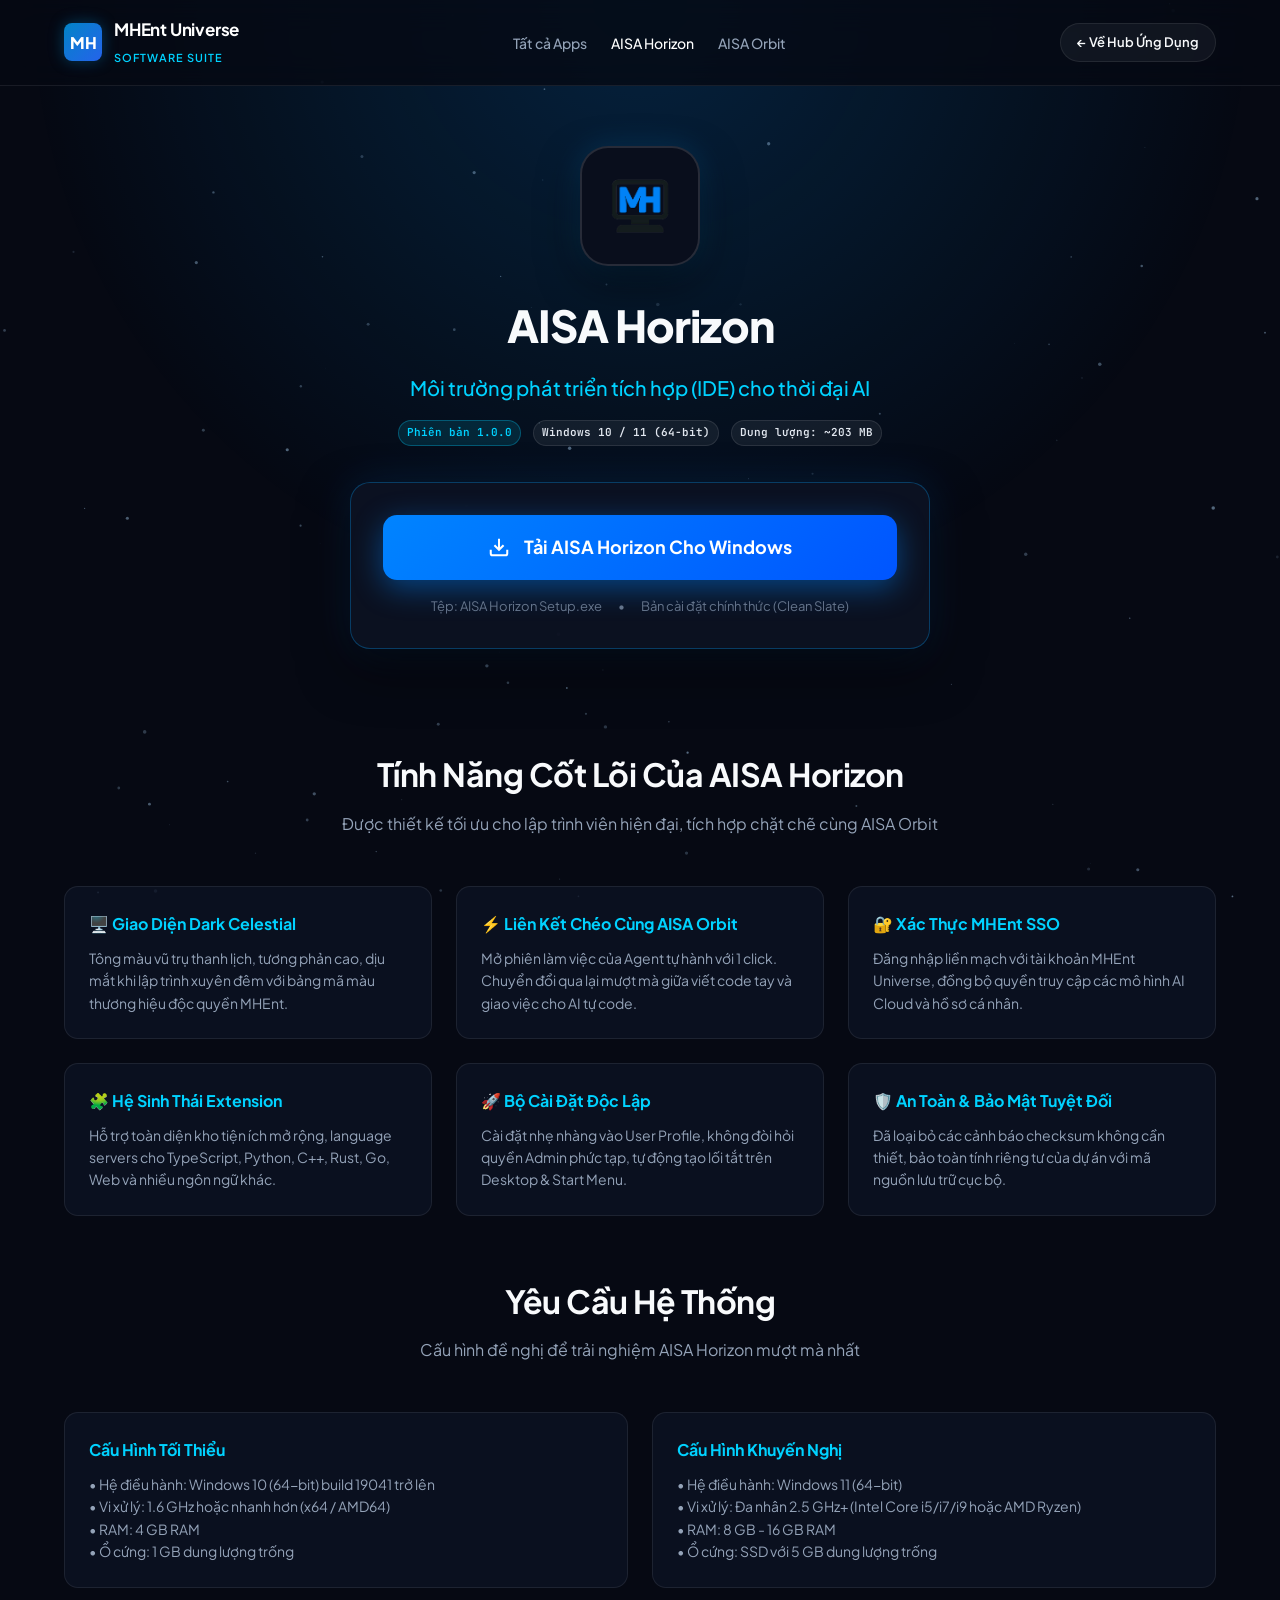
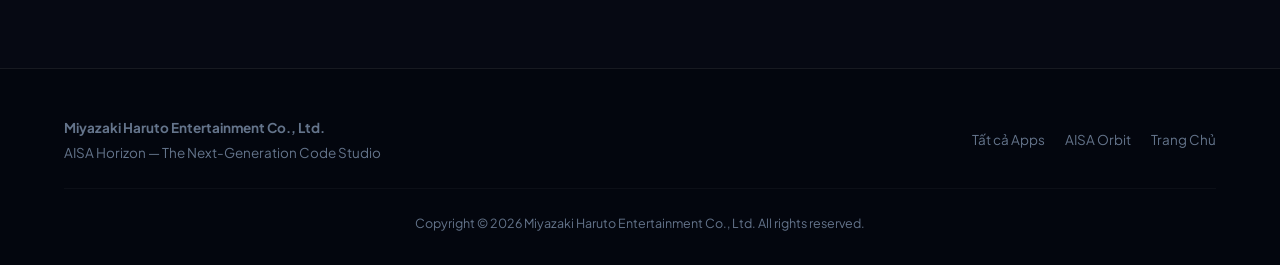
==== horizon.html @ 595464b8 "feat: initial commit for apps.mhentuniverse.com" ====
<!DOCTYPE html>
<html lang="vi">
<head>
  <meta charset="UTF-8">
  <meta name="viewport" content="width=device-width, initial-scale=1.0">
  <title>Tải Về AISA Horizon (IDE) - MHEnt Universe</title>
  <meta name="description" content="Tải về AISA Horizon - Môi trường lập trình thế hệ mới với AI tích hợp và giao diện Dark Celestial từ Miyazaki Haruto Entertainment.">
  <link rel="icon" type="image/png" href="assets/horizon_logo.png">
  <link rel="stylesheet" href="css/style.css">
</head>
<body>
  <canvas class="cosmic-canvas"></canvas>

  <!-- Navbar -->
  <header class="navbar">
    <div class="container nav-wrapper">
      <a href="/" class="brand-link">
        <div class="brand-badge-logo">MH</div>
        <div class="brand-text">
          <h1>MHEnt Universe</h1>
          <span>Software Suite</span>
        </div>
      </a>

      <nav>
        <ul class="nav-links">
          <li><a href="/">Tất cả Apps</a></li>
          <li><a href="/horizon" class="active">AISA Horizon</a></li>
          <li><a href="/orbit">AISA Orbit</a></li>
        </ul>
      </nav>

      <a href="/" class="nav-cta">
        <span>← Về Hub Ứng Dụng</span>
      </a>
    </div>
  </header>

  <main class="container">
    <section class="app-hero">
      <img src="assets/horizon_logo.png" alt="AISA Horizon Logo" class="app-hero-icon">
      <h1>AISA Horizon</h1>
      <div class="app-hero-tagline">Môi trường phát triển tích hợp (IDE) cho thời đại AI</div>
      
      <div class="app-hero-meta">
        <span class="badge badge-version">Phiên bản 1.0.0</span>
        <span class="badge badge-platform">Windows 10 / 11 (64-bit)</span>
        <span class="badge badge-platform">Dung lượng: ~203 MB</span>
      </div>

      <!-- Download Box -->
      <div class="download-box">
        <a href="https://github.com/mhentuniverse/aisa-horizon/releases/latest/download/AISA.Horizon.Setup.exe" class="download-btn-main" data-app="horizon">
          <svg width="22" height="22" viewBox="0 0 24 24" fill="none" stroke="currentColor" stroke-width="2.2"><path d="M21 15v4a2 2 0 0 1-2 2H5a2 2 0 0 1-2-2v-4"></path><polyline points="7 10 12 15 17 10"></polyline><line x1="12" y1="15" x2="12" y2="3"></line></svg>
          <span>Tải AISA Horizon Cho Windows</span>
        </a>
        <div class="download-subinfo">
          <span>Tệp: AISA Horizon Setup.exe</span>
          <span>•</span>
          <span>Bản cài đặt chính thức (Clean Slate)</span>
        </div>
      </div>
    </section>

    <!-- Detailed Highlights -->
    <section class="section-header">
      <h3>Tính Năng Cốt Lõi Của AISA Horizon</h3>
      <p>Được thiết kế tối ưu cho lập trình viên hiện đại, tích hợp chặt chẽ cùng AISA Orbit</p>
    </section>

    <div class="specs-grid">
      <div class="spec-card">
        <h4>🖥️ Giao Diện Dark Celestial</h4>
        <p>Tông màu vũ trụ thanh lịch, tương phản cao, dịu mắt khi lập trình xuyên đêm với bảng mã màu thương hiệu độc quyền MHEnt.</p>
      </div>

      <div class="spec-card">
        <h4>⚡ Liên Kết Chéo Cùng AISA Orbit</h4>
        <p>Mở phiên làm việc của Agent tự hành với 1 click. Chuyển đổi qua lại mượt mà giữa viết code tay và giao việc cho AI tự code.</p>
      </div>

      <div class="spec-card">
        <h4>🔐 Xác Thực MHEnt SSO</h4>
        <p>Đăng nhập liền mạch với tài khoản MHEnt Universe, đồng bộ quyền truy cập các mô hình AI Cloud và hồ sơ cá nhân.</p>
      </div>

      <div class="spec-card">
        <h4>🧩 Hệ Sinh Thái Extension</h4>
        <p>Hỗ trợ toàn diện kho tiện ích mở rộng, language servers cho TypeScript, Python, C++, Rust, Go, Web và nhiều ngôn ngữ khác.</p>
      </div>

      <div class="spec-card">
        <h4>🚀 Bộ Cài Đặt Độc Lập</h4>
        <p>Cài đặt nhẹ nhàng vào User Profile, không đòi hỏi quyền Admin phức tạp, tự động tạo lối tắt trên Desktop & Start Menu.</p>
      </div>

      <div class="spec-card">
        <h4>🛡️ An Toàn & Bảo Mật Tuyệt Đối</h4>
        <p>Đã loại bỏ các cảnh báo checksum không cần thiết, bảo toàn tính riêng tư của dự án với mã nguồn lưu trữ cục bộ.</p>
      </div>
    </div>

    <!-- System Requirements -->
    <section style="margin: 60px 0 20px;">
      <div class="section-header">
        <h3>Yêu Cầu Hệ Thống</h3>
        <p>Cấu hình đề nghị để trải nghiệm AISA Horizon mượt mà nhất</p>
      </div>

      <div class="specs-grid" style="grid-template-columns: repeat(2, 1fr);">
        <div class="spec-card">
          <h4>Cấu Hình Tối Thiểu</h4>
          <p>• Hệ điều hành: Windows 10 (64-bit) build 19041 trở lên<br>
          • Vi xử lý: 1.6 GHz hoặc nhanh hơn (x64 / AMD64)<br>
          • RAM: 4 GB RAM<br>
          • Ổ cứng: 1 GB dung lượng trống</p>
        </div>
        <div class="spec-card">
          <h4>Cấu Hình Khuyến Nghị</h4>
          <p>• Hệ điều hành: Windows 11 (64-bit)<br>
          • Vi xử lý: Đa nhân 2.5 GHz+ (Intel Core i5/i7/i9 hoặc AMD Ryzen)<br>
          • RAM: 8 GB - 16 GB RAM<br>
          • Ổ cứng: SSD với 5 GB dung lượng trống</p>
        </div>
      </div>
    </section>
  </main>

  <footer class="footer">
    <div class="container">
      <div class="footer-content">
        <div>
          <strong>Miyazaki Haruto Entertainment Co., Ltd.</strong>
          <p style="margin-top: 4px;">AISA Horizon — The Next-Generation Code Studio</p>
        </div>
        <ul class="footer-links">
          <li><a href="/">Tất cả Apps</a></li>
          <li><a href="/orbit">AISA Orbit</a></li>
          <li><a href="https://mhentuniverse.com" target="_blank" rel="noopener">Trang Chủ</a></li>
        </ul>
      </div>
      <div class="footer-bottom">
        Copyright © 2026 Miyazaki Haruto Entertainment Co., Ltd. All rights reserved.
      </div>
    </div>
  </footer>

  <script src="js/config.js"></script>
  <script src="js/main.js"></script>
</body>
</html>
---- css/style.css ----
/* ==========================================================================
   MHEnt Universe Apps - Celestial Cyber Theme
   Miyazaki Haruto Entertainment Co., Ltd.
   ========================================================================== */

@import url('https://fonts.googleapis.com/css2?family=Plus+Jakarta+Sans:wght@300;400;500;600;700;800&family=JetBrains+Mono:wght@400;500;600&display=swap');

:root {
  --bg-dark: #060913;
  --bg-card: rgba(13, 19, 36, 0.75);
  --bg-card-hover: rgba(18, 26, 48, 0.85);
  --border-card: rgba(255, 255, 255, 0.08);
  --border-card-hover: rgba(0, 162, 255, 0.4);
  --text-main: #f8fafc;
  --text-muted: #94a3b8;
  --text-dim: #64748b;
  --accent-cyan: #00d2ff;
  --accent-blue: #0084ff;
  --accent-purple: #8b5cf6;
  --gradient-primary: linear-gradient(135deg, #00d2ff 0%, #0077ff 50%, #8b5cf6 100%);
  --gradient-glow: radial-gradient(circle at 50% 0%, rgba(0, 150, 255, 0.18) 0%, rgba(6, 9, 19, 0) 70%);
  --radius-sm: 8px;
  --radius-md: 14px;
  --radius-lg: 20px;
  --radius-full: 9999px;
  --shadow-glow: 0 0 30px rgba(0, 140, 255, 0.25);
  --transition: all 0.25s cubic-bezier(0.16, 1, 0.3, 1);
}

* {
  margin: 0;
  padding: 0;
  box-sizing: border-box;
}

body {
  font-family: 'Plus Jakarta Sans', -apple-system, BlinkMacSystemFont, 'Segoe UI', Roboto, sans-serif;
  background-color: var(--bg-dark);
  color: var(--text-main);
  line-height: 1.6;
  overflow-x: hidden;
  position: relative;
  min-height: 100vh;
}

/* Background Atmosphere */
body::before {
  content: '';
  position: fixed;
  top: 0;
  left: 0;
  right: 0;
  height: 600px;
  background: var(--gradient-glow);
  pointer-events: none;
  z-index: 0;
}

.cosmic-canvas {
  position: fixed;
  top: 0;
  left: 0;
  width: 100%;
  height: 100%;
  pointer-events: none;
  z-index: 0;
  opacity: 0.55;
}

/* Container */
.container {
  max-width: 1200px;
  margin: 0 auto;
  padding: 0 24px;
  position: relative;
  z-index: 1;
}

/* Navigation Bar */
.navbar {
  position: sticky;
  top: 0;
  width: 100%;
  background: rgba(6, 9, 19, 0.8);
  backdrop-filter: blur(16px);
  -webkit-backdrop-filter: blur(16px);
  border-bottom: 1px solid var(--border-card);
  z-index: 100;
  padding: 16px 0;
}

.nav-wrapper {
  display: flex;
  align-items: center;
  justify-content: space-between;
}

.brand-link {
  display: flex;
  align-items: center;
  gap: 12px;
  text-decoration: none;
  color: #fff;
}

.brand-badge-logo {
  width: 38px;
  height: 38px;
  border-radius: var(--radius-sm);
  background: linear-gradient(135deg, #0284c7, #2563eb);
  display: flex;
  align-items: center;
  justify-content: center;
  font-weight: 800;
  font-size: 16px;
  color: #fff;
  letter-spacing: -0.5px;
  box-shadow: 0 0 15px rgba(2, 132, 199, 0.4);
}

.brand-text h1 {
  font-size: 17px;
  font-weight: 700;
  letter-spacing: -0.2px;
}

.brand-text span {
  font-size: 11px;
  color: var(--accent-cyan);
  text-transform: uppercase;
  letter-spacing: 1px;
  font-weight: 600;
}

.nav-links {
  display: flex;
  align-items: center;
  gap: 24px;
  list-style: none;
}

.nav-links a {
  color: var(--text-muted);
  text-decoration: none;
  font-size: 14px;
  font-weight: 500;
  transition: var(--transition);
}

.nav-links a:hover,
.nav-links a.active {
  color: #fff;
}

.nav-cta {
  background: rgba(255, 255, 255, 0.05);
  border: 1px solid var(--border-card);
  padding: 8px 16px;
  border-radius: var(--radius-full);
  color: var(--text-main);
  text-decoration: none;
  font-size: 13px;
  font-weight: 600;
  transition: var(--transition);
  display: flex;
  align-items: center;
  gap: 6px;
}

.nav-cta:hover {
  background: rgba(0, 162, 255, 0.15);
  border-color: var(--accent-blue);
  color: #fff;
}

/* Hero Section */
.hero {
  padding: 80px 0 60px;
  text-align: center;
}

.hero-pill {
  display: inline-flex;
  align-items: center;
  gap: 8px;
  background: rgba(0, 210, 255, 0.08);
  border: 1px solid rgba(0, 210, 255, 0.25);
  padding: 6px 16px;
  border-radius: var(--radius-full);
  font-size: 12.5px;
  font-weight: 600;
  color: var(--accent-cyan);
  margin-bottom: 24px;
}

.hero-pill-dot {
  width: 7px;
  height: 7px;
  border-radius: 50%;
  background: var(--accent-cyan);
  box-shadow: 0 0 8px var(--accent-cyan);
}

.hero-title {
  font-size: 52px;
  font-weight: 800;
  letter-spacing: -1.5px;
  line-height: 1.15;
  margin-bottom: 20px;
}

.gradient-text {
  background: var(--gradient-primary);
  -webkit-background-clip: text;
  -webkit-text-fill-color: transparent;
}

.hero-subtitle {
  font-size: 18px;
  color: var(--text-muted);
  max-width: 680px;
  margin: 0 auto 36px;
  font-weight: 400;
}

/* Suite Grid */
.apps-grid {
  display: grid;
  grid-template-columns: repeat(2, 1fr);
  gap: 32px;
  margin: 40px 0 80px;
}

@media (max-width: 900px) {
  .apps-grid {
    grid-template-columns: 1fr;
  }
}

/* App Card */
.app-card {
  background: var(--bg-card);
  border: 1px solid var(--border-card);
  border-radius: var(--radius-lg);
  padding: 36px;
  backdrop-filter: blur(14px);
  -webkit-backdrop-filter: blur(14px);
  transition: var(--transition);
  position: relative;
  overflow: hidden;
  display: flex;
  flex-direction: column;
}

.app-card::before {
  content: '';
  position: absolute;
  top: 0;
  left: 0;
  right: 0;
  height: 3px;
  background: var(--gradient-primary);
  opacity: 0;
  transition: var(--transition);
}

.app-card:hover {
  transform: translateY(-4px);
  border-color: var(--border-card-hover);
  box-shadow: 0 20px 40px rgba(0, 0, 0, 0.4), var(--shadow-glow);
  background: var(--bg-card-hover);
}

.app-card:hover::before {
  opacity: 1;
}

.card-header {
  display: flex;
  align-items: flex-start;
  gap: 20px;
  margin-bottom: 24px;
}

.app-icon {
  width: 72px;
  height: 72px;
  border-radius: var(--radius-md);
  object-fit: contain;
  background: #090e1c;
  padding: 8px;
  border: 1px solid rgba(255, 255, 255, 0.1);
  box-shadow: 0 8px 24px rgba(0, 0, 0, 0.35);
  transition: var(--transition);
}

.app-card:hover .app-icon {
  transform: scale(1.05);
  border-color: var(--accent-cyan);
}

.card-title-group h2 {
  font-size: 26px;
  font-weight: 700;
  letter-spacing: -0.5px;
  margin-bottom: 6px;
  display: flex;
  align-items: center;
  gap: 10px;
}

.badge {
  font-size: 11px;
  font-family: 'JetBrains Mono', monospace;
  padding: 3px 8px;
  border-radius: var(--radius-full);
  font-weight: 600;
  letter-spacing: 0;
}

.badge-version {
  background: rgba(0, 210, 255, 0.12);
  color: var(--accent-cyan);
  border: 1px solid rgba(0, 210, 255, 0.3);
}

.badge-platform {
  background: rgba(255, 255, 255, 0.06);
  color: #e2e8f0;
  border: 1px solid rgba(255, 255, 255, 0.1);
}

.card-tagline {
  color: var(--text-muted);
  font-size: 14.5px;
  font-weight: 500;
}

.card-desc {
  color: #cbd5e1;
  font-size: 15px;
  line-height: 1.65;
  margin-bottom: 28px;
  flex-grow: 1;
}

/* Feature List */
.feature-list {
  list-style: none;
  margin-bottom: 32px;
  display: flex;
  flex-direction: column;
  gap: 12px;
}

.feature-list li {
  display: flex;
  align-items: center;
  gap: 12px;
  font-size: 14px;
  color: #94a3b8;
}

.feature-icon {
  color: var(--accent-cyan);
  font-size: 16px;
  flex-shrink: 0;
}

/* Button Group */
.card-actions {
  display: flex;
  gap: 12px;
  align-items: center;
}

.btn {
  display: inline-flex;
  align-items: center;
  justify-content: center;
  gap: 10px;
  padding: 13px 24px;
  border-radius: var(--radius-md);
  font-size: 14.5px;
  font-weight: 600;
  text-decoration: none;
  cursor: pointer;
  transition: var(--transition);
  border: 1px solid transparent;
}

.btn-primary {
  background: linear-gradient(135deg, #0084ff, #0055ff);
  color: #fff;
  box-shadow: 0 4px 18px rgba(0, 132, 255, 0.35);
  flex: 1;
}

.btn-primary:hover {
  background: linear-gradient(135deg, #0095ff, #0066ff);
  transform: translateY(-2px);
  box-shadow: 0 8px 24px rgba(0, 132, 255, 0.5);
  color: #fff;
}

.btn-secondary {
  background: rgba(255, 255, 255, 0.05);
  border-color: var(--border-card);
  color: var(--text-main);
  padding: 13px 18px;
}

.btn-secondary:hover {
  background: rgba(255, 255, 255, 0.1);
  border-color: rgba(255, 255, 255, 0.2);
  color: #fff;
}

.btn-orbit {
  background: linear-gradient(135deg, #7c3aed, #4f46e5);
  box-shadow: 0 4px 18px rgba(124, 58, 237, 0.35);
}

.btn-orbit:hover {
  background: linear-gradient(135deg, #8b5cf6, #6366f1);
  box-shadow: 0 8px 24px rgba(124, 58, 237, 0.5);
}

/* More Apps Section */
.more-apps {
  margin: 60px 0 100px;
}

.section-header {
  text-align: center;
  margin-bottom: 40px;
}

.section-header h3 {
  font-size: 32px;
  font-weight: 700;
  letter-spacing: -0.5px;
  margin-bottom: 10px;
}

.section-header p {
  color: var(--text-muted);
  font-size: 16px;
}

.mini-grid {
  display: grid;
  grid-template-columns: repeat(3, 1fr);
  gap: 24px;
}

@media (max-width: 900px) {
  .mini-grid {
    grid-template-columns: 1fr;
  }
}

.mini-card {
  background: rgba(13, 19, 36, 0.5);
  border: 1px solid var(--border-card);
  border-radius: var(--radius-md);
  padding: 24px;
  transition: var(--transition);
  text-decoration: none;
  color: inherit;
  display: flex;
  flex-direction: column;
}

.mini-card:hover {
  border-color: rgba(0, 162, 255, 0.3);
  transform: translateY(-3px);
  background: rgba(18, 26, 48, 0.7);
}

.mini-card-icon {
  width: 48px;
  height: 48px;
  border-radius: var(--radius-sm);
  background: rgba(255, 255, 255, 0.05);
  display: flex;
  align-items: center;
  justify-content: center;
  font-size: 24px;
  margin-bottom: 16px;
}

.mini-card h4 {
  font-size: 18px;
  font-weight: 600;
  margin-bottom: 6px;
}

.mini-card p {
  font-size: 13.5px;
  color: var(--text-muted);
  line-height: 1.5;
  margin-bottom: 16px;
  flex-grow: 1;
}

.mini-card-link {
  font-size: 13px;
  font-weight: 600;
  color: var(--accent-cyan);
  display: flex;
  align-items: center;
  gap: 6px;
}

/* Detail Showcase Page Layout */
.app-hero {
  padding: 60px 0 40px;
  text-align: center;
}

.app-hero-icon {
  width: 120px;
  height: 120px;
  border-radius: 28px;
  background: #090e1c;
  padding: 16px;
  border: 2px solid rgba(255, 255, 255, 0.12);
  box-shadow: 0 16px 40px rgba(0, 0, 0, 0.5), 0 0 30px rgba(0, 162, 255, 0.2);
  margin: 0 auto 24px;
  display: block;
}

.app-hero h1 {
  font-size: 44px;
  font-weight: 800;
  letter-spacing: -1px;
  margin-bottom: 12px;
}

.app-hero-tagline {
  font-size: 20px;
  color: var(--accent-cyan);
  font-weight: 500;
  margin-bottom: 16px;
}

.app-hero-meta {
  display: flex;
  justify-content: center;
  gap: 12px;
  margin-bottom: 36px;
}

.download-box {
  max-width: 580px;
  margin: 0 auto 60px;
  background: rgba(13, 19, 36, 0.85);
  border: 1px solid rgba(0, 162, 255, 0.3);
  border-radius: var(--radius-lg);
  padding: 32px;
  backdrop-filter: blur(20px);
  box-shadow: 0 20px 50px rgba(0, 0, 0, 0.5), 0 0 40px rgba(0, 132, 255, 0.15);
  text-align: center;
}

.download-btn-main {
  display: flex;
  align-items: center;
  justify-content: center;
  gap: 14px;
  width: 100%;
  padding: 18px 32px;
  background: linear-gradient(135deg, #0084ff, #0055ff);
  color: #fff;
  border-radius: var(--radius-md);
  font-size: 18px;
  font-weight: 700;
  text-decoration: none;
  box-shadow: 0 8px 30px rgba(0, 132, 255, 0.45);
  transition: var(--transition);
  margin-bottom: 16px;
}

.download-btn-main:hover {
  transform: translateY(-2px);
  box-shadow: 0 12px 36px rgba(0, 132, 255, 0.6);
  background: linear-gradient(135deg, #0095ff, #0066ff);
}

.download-btn-orbit {
  background: linear-gradient(135deg, #7c3aed, #4f46e5);
  box-shadow: 0 8px 30px rgba(124, 58, 237, 0.45);
}

.download-btn-orbit:hover {
  background: linear-gradient(135deg, #8b5cf6, #6366f1);
  box-shadow: 0 12px 36px rgba(124, 58, 237, 0.6);
}

.download-subinfo {
  display: flex;
  justify-content: center;
  gap: 16px;
  font-size: 13px;
  color: var(--text-dim);
}

.specs-grid {
  display: grid;
  grid-template-columns: repeat(3, 1fr);
  gap: 24px;
  margin: 50px 0;
}

@media (max-width: 768px) {
  .specs-grid {
    grid-template-columns: 1fr;
  }
}

.spec-card {
  background: var(--bg-card);
  border: 1px solid var(--border-card);
  border-radius: var(--radius-md);
  padding: 24px;
}

.spec-card h4 {
  font-size: 16px;
  color: var(--accent-cyan);
  margin-bottom: 10px;
  display: flex;
  align-items: center;
  gap: 8px;
}

.spec-card p {
  font-size: 14px;
  color: var(--text-muted);
}

/* Footer */
.footer {
  border-top: 1px solid var(--border-card);
  background: rgba(4, 7, 14, 0.95);
  padding: 48px 0 32px;
  font-size: 13.5px;
  color: var(--text-dim);
  margin-top: 80px;
}

.footer-content {
  display: flex;
  justify-content: space-between;
  align-items: center;
  margin-bottom: 24px;
  flex-wrap: wrap;
  gap: 16px;
}

.footer-links {
  display: flex;
  gap: 20px;
  list-style: none;
}

.footer-links a {
  color: var(--text-dim);
  text-decoration: none;
  transition: var(--transition);
}

.footer-links a:hover {
  color: var(--text-muted);
}

.footer-bottom {
  text-align: center;
  border-top: 1px solid rgba(255, 255, 255, 0.04);
  padding-top: 24px;
  font-size: 12.5px;
}
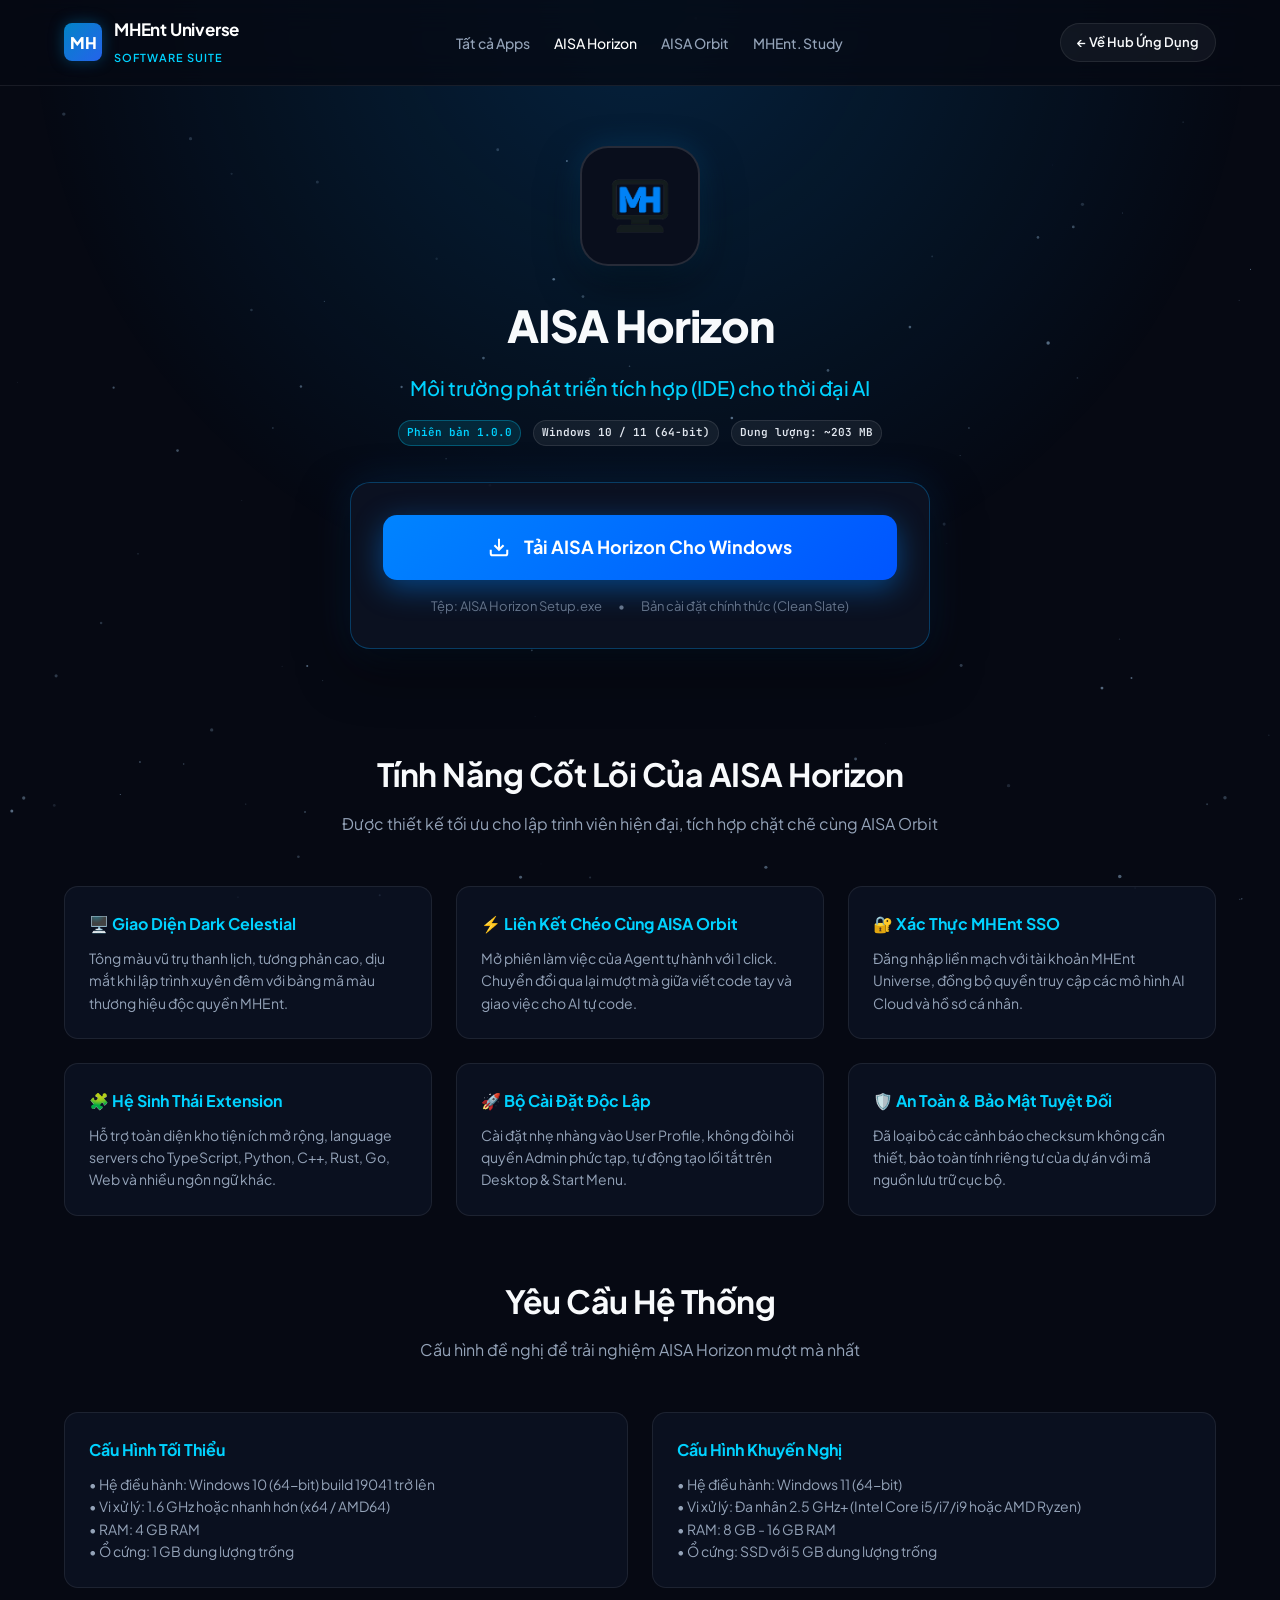
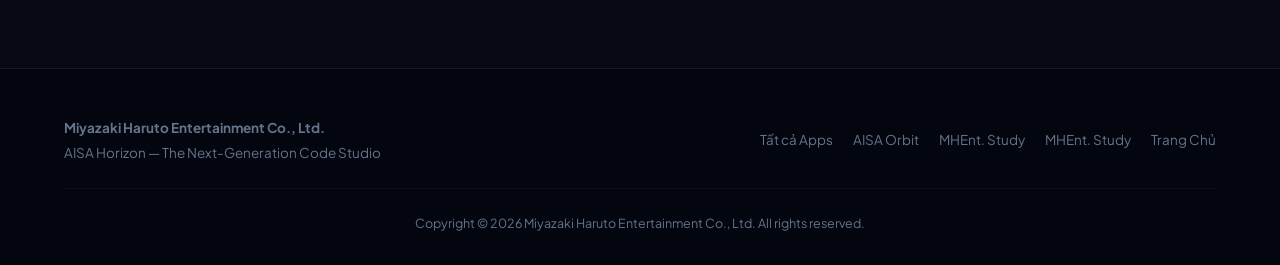
==== commit f65b21b0: "feat: integrate MHEnt Study download portal & showcase into apps hub" ====
--- a/horizon.html
+++ b/horizon.html
@@ -27,6 +27,7 @@
           <li><a href="/">Tất cả Apps</a></li>
           <li><a href="/horizon" class="active">AISA Horizon</a></li>
           <li><a href="/orbit">AISA Orbit</a></li>
+          <li><a href="/study">MHEnt. Study</a></li>
         </ul>
       </nav>
 
@@ -136,6 +137,8 @@
         <ul class="footer-links">
           <li><a href="/">Tất cả Apps</a></li>
           <li><a href="/orbit">AISA Orbit</a></li>
+          <li><a href="/study">MHEnt. Study</a></li>
+          <li><a href="/study">MHEnt. Study</a></li>
           <li><a href="https://mhentuniverse.com" target="_blank" rel="noopener">Trang Chủ</a></li>
         </ul>
       </div>
--- a/css/style.css
+++ b/css/style.css
@@ -426,6 +426,19 @@
   box-shadow: 0 8px 24px rgba(124, 58, 237, 0.5);
 }
 
+.btn-aurora {
+  background: linear-gradient(135deg, #00f0ff, #a855f7);
+  box-shadow: 0 4px 18px rgba(0, 240, 255, 0.35);
+  color: #070913 !important;
+  font-weight: 700;
+}
+
+.btn-aurora:hover {
+  background: linear-gradient(135deg, #38bdf8, #c084fc);
+  box-shadow: 0 8px 24px rgba(168, 85, 247, 0.5);
+  color: #fff !important;
+}
+
 /* More Apps Section */
 .more-apps {
   margin: 60px 0 100px;
@@ -681,3 +694,112 @@
   padding-top: 24px;
   font-size: 12.5px;
 }
+
+
+/* Study App Specific & Multi-Platform Download Styling */
+.btn-study {
+  background: linear-gradient(135deg, #a855f7, #ec4899);
+  box-shadow: 0 4px 18px rgba(236, 72, 153, 0.35);
+  color: #fff !important;
+}
+
+.btn-study:hover {
+  background: linear-gradient(135deg, #c084fc, #f43f5e);
+  box-shadow: 0 8px 24px rgba(236, 72, 153, 0.5);
+  color: #fff !important;
+}
+
+.download-btn-study {
+  background: linear-gradient(135deg, #9333ea, #ec4899);
+  box-shadow: 0 8px 30px rgba(236, 72, 153, 0.45);
+}
+
+.download-btn-study:hover {
+  background: linear-gradient(135deg, #a855f7, #f43f5e);
+  box-shadow: 0 12px 36px rgba(236, 72, 153, 0.6);
+}
+
+.platform-grid {
+  display: grid;
+  grid-template-columns: repeat(3, 1fr);
+  gap: 24px;
+  margin: 40px 0 60px;
+}
+
+@media (max-width: 960px) {
+  .platform-grid {
+    grid-template-columns: 1fr;
+  }
+}
+
+.platform-card {
+  background: var(--bg-card);
+  border: 1px solid var(--border-card);
+  border-radius: var(--radius-lg);
+  padding: 30px;
+  display: flex;
+  flex-direction: column;
+  transition: var(--transition);
+  position: relative;
+  overflow: hidden;
+}
+
+.platform-card:hover {
+  border-color: rgba(168, 85, 247, 0.4);
+  transform: translateY(-4px);
+  box-shadow: 0 16px 36px rgba(0, 0, 0, 0.4), 0 0 25px rgba(168, 85, 247, 0.2);
+}
+
+.platform-icon {
+  width: 52px;
+  height: 52px;
+  border-radius: var(--radius-md);
+  background: rgba(255, 255, 255, 0.05);
+  display: flex;
+  align-items: center;
+  justify-content: center;
+  font-size: 26px;
+  margin-bottom: 20px;
+}
+
+.platform-card h3 {
+  font-size: 20px;
+  font-weight: 700;
+  margin-bottom: 8px;
+  color: #fff;
+}
+
+.platform-card p {
+  font-size: 14px;
+  color: var(--text-muted);
+  line-height: 1.55;
+  margin-bottom: 20px;
+  flex-grow: 1;
+}
+
+.platform-actions {
+  display: flex;
+  flex-direction: column;
+  gap: 10px;
+}
+
+.sub-download-link {
+  display: flex;
+  align-items: center;
+  justify-content: space-between;
+  padding: 12px 16px;
+  background: rgba(255, 255, 255, 0.04);
+  border: 1px solid var(--border-card);
+  border-radius: var(--radius-sm);
+  color: var(--text-main);
+  text-decoration: none;
+  font-size: 13.5px;
+  font-weight: 600;
+  transition: var(--transition);
+}
+
+.sub-download-link:hover {
+  background: rgba(255, 255, 255, 0.09);
+  border-color: rgba(255, 255, 255, 0.2);
+  color: #fff;
+}
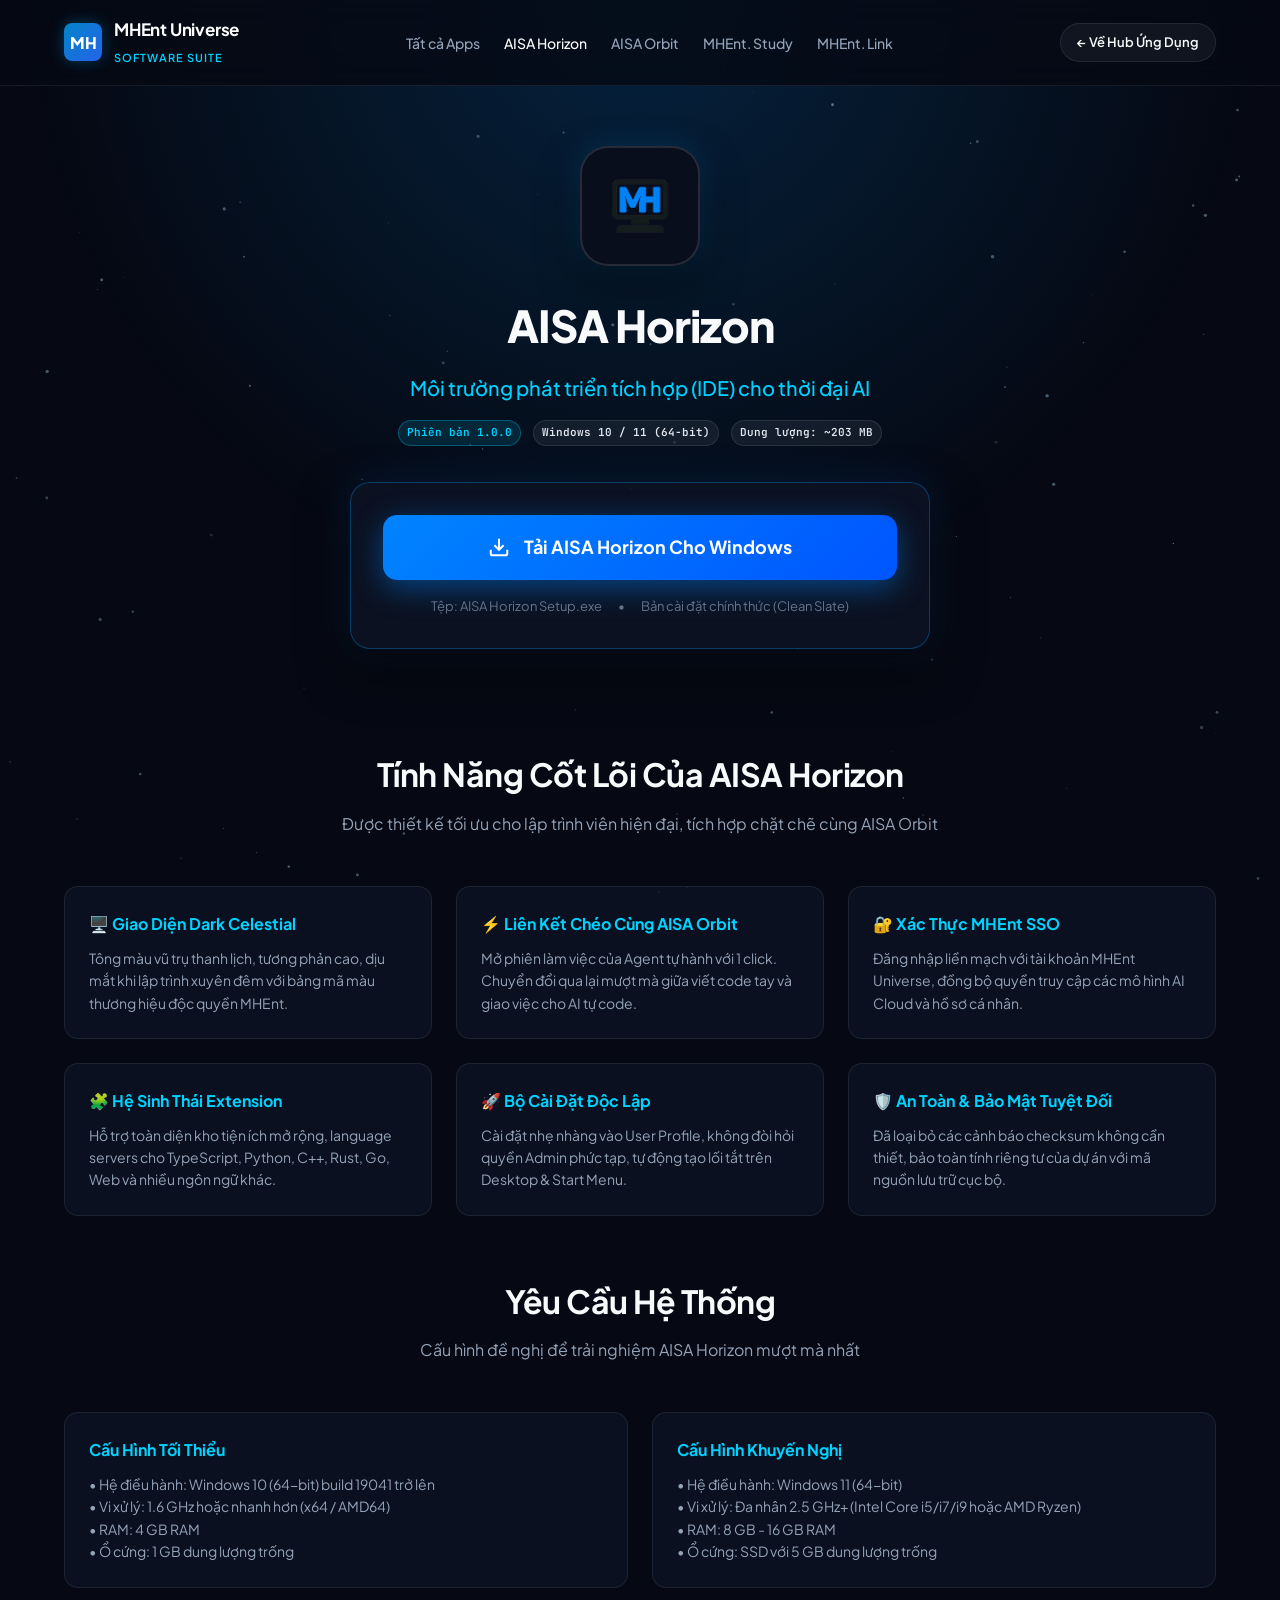
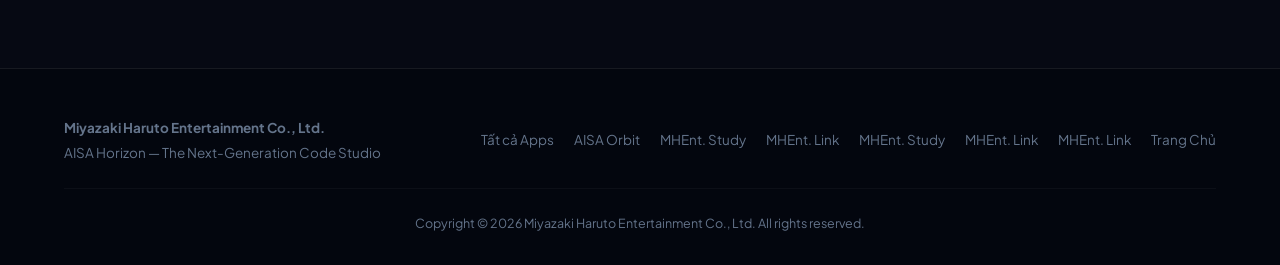
==== commit cd5534fd: "feat: add MHEnt. Link companion & bridge showcase to apps hub" ====
--- a/horizon.html
+++ b/horizon.html
@@ -28,6 +28,7 @@
           <li><a href="/horizon" class="active">AISA Horizon</a></li>
           <li><a href="/orbit">AISA Orbit</a></li>
           <li><a href="/study">MHEnt. Study</a></li>
+          <li><a href="/link">MHEnt. Link</a></li>
         </ul>
       </nav>
 
@@ -138,7 +139,10 @@
           <li><a href="/">Tất cả Apps</a></li>
           <li><a href="/orbit">AISA Orbit</a></li>
           <li><a href="/study">MHEnt. Study</a></li>
+          <li><a href="/link">MHEnt. Link</a></li>
           <li><a href="/study">MHEnt. Study</a></li>
+          <li><a href="/link">MHEnt. Link</a></li>
+          <li><a href="/link">MHEnt. Link</a></li>
           <li><a href="https://mhentuniverse.com" target="_blank" rel="noopener">Trang Chủ</a></li>
         </ul>
       </div>
